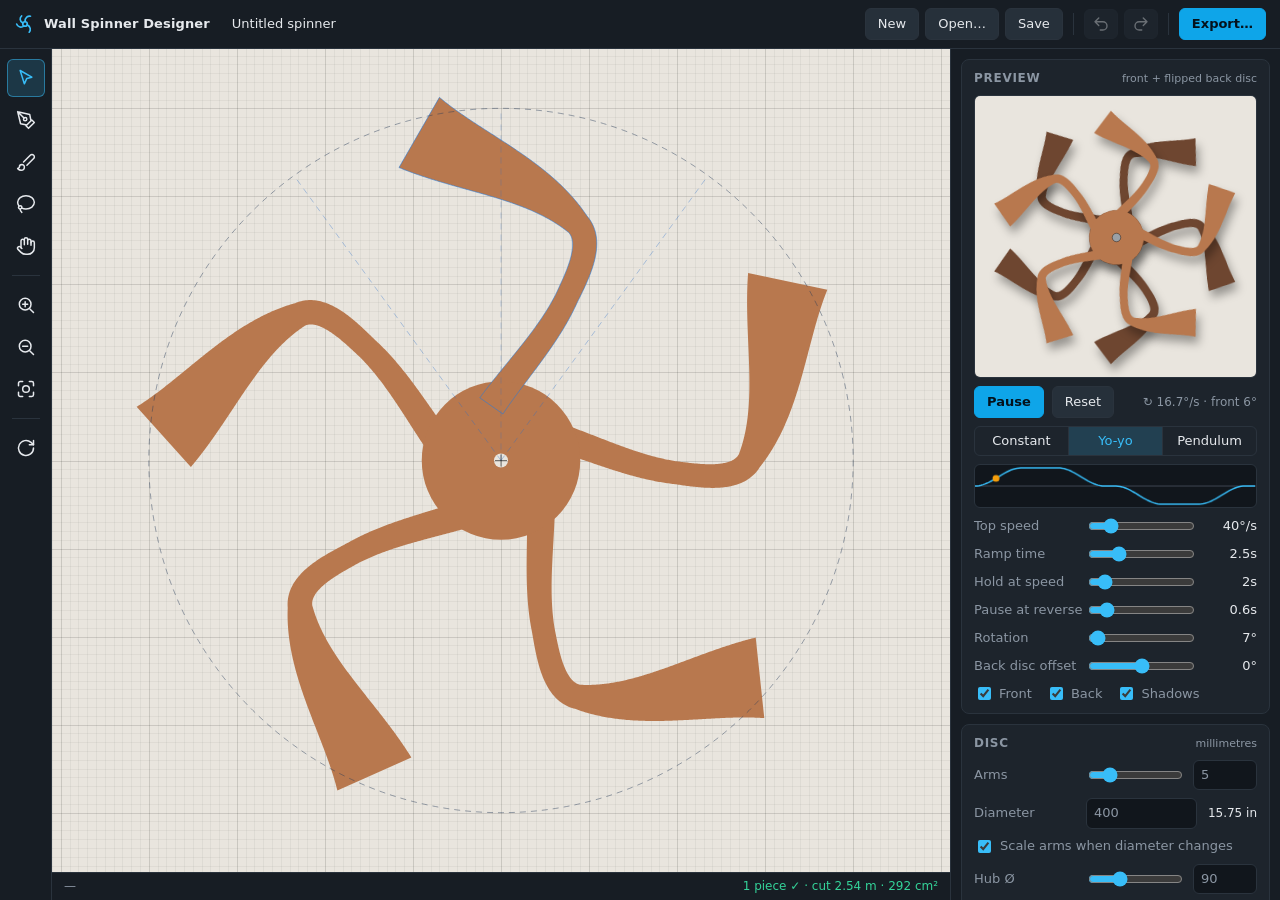
==== designer/index.html @ 4b3acdac "Wall Spinner Designer: arm editor, dual-disc animation, laser/3D/print export Interactive playground" ====
<!doctype html>
<html lang="en">
<head>
  <meta charset="UTF-8" />
  <meta name="viewport" content="width=device-width, initial-scale=1.0" />
  <title>Wall Spinner Designer</title>
  <link rel="stylesheet" href="css/app.css" />
</head>
<body>
  <header class="topbar">
    <div class="brand">
      <svg viewBox="0 0 24 24" width="22" height="22" aria-hidden="true"><g fill="none" stroke="currentColor" stroke-width="1.8" stroke-linecap="round"><circle cx="12" cy="12" r="2.5"/><path d="M12 9.5C12 5 15 3 18 3.5M14.4 12.8c3.9 2.2 4.1 5.8 2.2 8.2M11 14.3c-3.9 2.2-7.1.6-8.1-2.3M9.7 11c-3.9-2.3-3.6-5.9-1.3-7.8"/></g></svg>
      <span>Wall Spinner Designer</span>
    </div>
    <input id="design-name" class="name-input" type="text" spellcheck="false" title="Design name" />
    <div class="top-actions">
      <button data-action="new" title="New design">New</button>
      <button data-action="open" title="Open design (Ctrl+O)">Open…</button>
      <button data-action="save" title="Save design file (Ctrl+S)">Save</button>
      <span class="sep"></span>
      <button data-action="undo" title="Undo (Ctrl+Z)" class="icon-btn"><svg viewBox="0 0 24 24"><path d="M9 14 4 9l5-5M4 9h10.5a5.5 5.5 0 0 1 0 11H11"/></svg></button>
      <button data-action="redo" title="Redo (Ctrl+Y)" class="icon-btn"><svg viewBox="0 0 24 24"><path d="m15 14 5-5-5-5M20 9H9.5a5.5 5.5 0 0 0 0 11H13"/></svg></button>
      <span class="sep"></span>
      <button data-action="export" class="primary">Export…</button>
    </div>
  </header>

  <div class="app">
    <nav class="toolbar" aria-label="Tools">
      <button data-tool="select" title="Select / edit nodes (V)"><svg viewBox="0 0 24 24"><path d="M5 3l14 8-6 1.5L10 19z"/></svg></button>
      <button data-tool="pen" title="Pen: click for corners, drag for curves. Click first point to close an outline; Enter or double-click to finish an open stroke (P)"><svg viewBox="0 0 24 24"><path d="M12 19l7-7 3 3-7 7zM18 13l-1.5-7.5L2 2l3.5 14.5L13 18zM2 2l7.6 7.6"/><circle cx="11" cy="11" r="2"/></svg></button>
      <button data-tool="brush" title="Freehand brush: draws a stroke arm with width (B)"><svg viewBox="0 0 24 24"><path d="M9.06 11.9l8.07-8.06a2.85 2.85 0 1 1 4.03 4.03l-8.06 8.08"/><path d="M7.07 14.94c-1.66 0-3 1.35-3 3.02 0 1.33-2.5 1.52-2 2.02 1.08 1.1 2.49 2.02 4 2.02 2.2 0 4-1.8 4-4.04a3.01 3.01 0 0 0-3-3.02z"/></svg></button>
      <button data-tool="lasso" title="Freehand outline: draws a closed filled shape (L)"><svg viewBox="0 0 24 24"><path d="M7 22a5 5 0 0 1-2-4"/><path d="M3.3 14A6.8 6.8 0 0 1 2 10c0-4.4 4.5-8 10-8s10 3.6 10 8-4.5 8-10 8a12 12 0 0 1-5-1"/><circle cx="5" cy="16" r="2"/></svg></button>
      <button data-tool="pan" title="Pan (H) — or drag empty space / right-drag"><svg viewBox="0 0 24 24"><path d="M18 11V6a2 2 0 0 0-4 0v0M14 10V4a2 2 0 0 0-4 0v2M10 10.5V6a2 2 0 0 0-4 0v8"/><path d="M18 8a2 2 0 1 1 4 0v6a8 8 0 0 1-8 8h-2c-2.8 0-4.5-.86-5.99-2.34l-3.6-3.6a2 2 0 0 1 2.83-2.82L7 15"/></svg></button>
      <span class="tsep"></span>
      <button data-action="zoom-in" title="Zoom in (+)"><svg viewBox="0 0 24 24"><circle cx="11" cy="11" r="7"/><path d="M21 21l-4.3-4.3M11 8v6M8 11h6"/></svg></button>
      <button data-action="zoom-out" title="Zoom out (−)"><svg viewBox="0 0 24 24"><circle cx="11" cy="11" r="7"/><path d="M21 21l-4.3-4.3M8 11h6"/></svg></button>
      <button data-action="fit" title="Fit disc (F)"><svg viewBox="0 0 24 24"><path d="M3 8V5a2 2 0 0 1 2-2h3M16 3h3a2 2 0 0 1 2 2v3M21 16v3a2 2 0 0 1-2 2h-3M8 21H5a2 2 0 0 1-2-2v-3"/><circle cx="12" cy="12" r="4"/></svg></button>
      <span class="tsep"></span>
      <button data-action="big-preview" title="Large animated preview (Tab)"><svg viewBox="0 0 24 24"><path d="M21 12a9 9 0 1 1-3-6.7L21 8"/><path d="M21 3v5h-5"/></svg></button>
    </nav>

    <main class="stage">
      <div class="canvas-wrap" id="editor-wrap"><canvas id="editor" data-tool="select"></canvas></div>
      <div class="tool-hint" id="tool-hint"></div>
      <div class="big-preview" id="big-preview" hidden>
        <div class="canvas-wrap"><canvas id="preview-big"></canvas></div>
        <div class="bp-bar">
          <button data-action="play" class="play-btn">Pause</button>
          <span class="speed-readout"></span>
          <button data-action="big-preview">Back to editor</button>
        </div>
      </div>
      <div class="statusbar">
        <span id="st-cursor">—</span>
        <span id="st-zoom"></span>
        <span id="st-pieces" class="grow"></span>
      </div>
    </main>

    <aside class="panel">
      <section class="card">
        <h2>Preview <span class="hint">front + flipped back disc</span></h2>
        <div class="preview-box"><canvas id="preview-small"></canvas></div>
        <div class="row gap">
          <button data-action="play" class="play-btn primary">Pause</button>
          <button data-action="reset-anim" title="Reset rotation and time">Reset</button>
          <span class="speed-readout grow right"></span>
        </div>
        <div class="seg" id="mode-seg">
          <button data-mode="constant">Constant</button>
          <button data-mode="yoyo">Yo-yo</button>
          <button data-mode="sine">Pendulum</button>
        </div>
        <canvas id="vel-graph" class="vel-graph" title="Speed profile (one cycle)"></canvas>
        <label class="field"><span>Top speed</span><input type="range" min="1" max="240" step="1" data-anim="speed"><output data-out="anim.speed" data-unit="°/s"></output></label>
        <label class="field" data-modes="yoyo"><span>Ramp time</span><input type="range" min="0" max="10" step="0.1" data-anim="ramp"><output data-out="anim.ramp" data-unit="s"></output></label>
        <label class="field" data-modes="yoyo"><span>Hold at speed</span><input type="range" min="0" max="20" step="0.1" data-anim="hold"><output data-out="anim.hold" data-unit="s"></output></label>
        <label class="field" data-modes="yoyo"><span>Pause at reverse</span><input type="range" min="0" max="5" step="0.1" data-anim="pause"><output data-out="anim.pause" data-unit="s"></output></label>
        <label class="field" data-modes="sine"><span>Period</span><input type="range" min="1" max="40" step="0.5" data-anim="period"><output data-out="anim.period" data-unit="s"></output></label>
        <label class="field"><span>Rotation</span><input type="range" min="0" max="360" step="0.5" id="rotation-scrub"><output id="rotation-out"></output></label>
        <label class="field"><span>Back disc offset</span><input type="range" min="-180" max="180" step="0.5" data-anim="offset"><output data-out="anim.offset" data-unit="°"></output></label>
        <div class="checks">
          <label><input type="checkbox" data-anim="showFront"> Front</label>
          <label><input type="checkbox" data-anim="showBack"> Back</label>
          <label><input type="checkbox" data-anim="shadow"> Shadows</label>
        </div>
      </section>

      <section class="card">
        <h2>Disc <span class="hint">millimetres</span></h2>
        <label class="field"><span>Arms</span><input type="range" min="1" max="24" step="1" data-bind="disc.spokes"><input type="number" min="1" max="72" step="1" data-bind="disc.spokes" class="num"></label>
        <label class="field"><span>Diameter</span><input type="number" min="20" max="3000" step="1" data-bind="disc.diameter" class="num wide"><output id="dia-inch" class="muted"></output></label>
        <label class="check-line"><input type="checkbox" id="scale-with-disc" checked> Scale arms when diameter changes</label>
        <label class="field"><span>Hub Ø</span><input type="range" min="0" max="300" step="1" data-bind="disc.hubDiameter"><input type="number" min="0" step="0.5" data-bind="disc.hubDiameter" class="num"></label>
        <label class="field"><span>Axle hole Ø</span><input type="range" min="0" max="60" step="0.5" data-bind="disc.holeDiameter"><input type="number" min="0" step="0.1" data-bind="disc.holeDiameter" class="num"></label>
        <label class="field"><span>Outer rim</span><input type="range" min="0" max="40" step="0.5" data-bind="disc.rimWidth"><input type="number" min="0" step="0.5" data-bind="disc.rimWidth" class="num"></label>
        <label class="check-line"><input type="checkbox" data-bind="disc.clipToDisc"> Trim arms to disc diameter</label>
        <label class="field"><span>Thickness</span><input type="range" min="1" max="25" step="0.5" data-bind="disc.thickness"><input type="number" min="0.2" step="0.1" data-bind="disc.thickness" class="num"></label>
        <details class="sub">
          <summary>Mounting holes</summary>
          <label class="field"><span>Count</span><input type="number" min="0" max="24" step="1" data-bind="disc.boltCount" class="num"></label>
          <label class="field"><span>Hole Ø</span><input type="number" min="0" step="0.1" data-bind="disc.boltDiameter" class="num"></label>
          <label class="field"><span>Bolt circle Ø</span><input type="number" min="0" step="0.5" data-bind="disc.boltCircle" class="num"></label>
        </details>
      </section>

      <section class="card" id="sel-card">
        <h2>Selection</h2>
        <div id="sel-body"></div>
      </section>

      <section class="card">
        <h2>Arm presets</h2>
        <select id="preset-select"></select>
        <div class="row gap">
          <button data-action="preset-replace" class="grow">Replace arm</button>
          <button data-action="preset-add" class="grow">Add to arm</button>
        </div>
      </section>

      <section class="card">
        <h2>Drawing</h2>
        <label class="field"><span>Brush / pen width</span><input type="range" min="1" max="80" step="0.5" data-toolopt="brushWidth"><output data-out="tools.brushWidth" data-unit=" mm"></output></label>
        <label class="field"><span>Freehand smoothing</span><input type="range" min="0.5" max="12" step="0.5" data-toolopt="smoothing"><output data-out="tools.smoothing"></output></label>
        <div class="checks">
          <label><input type="checkbox" data-view="grid"> Grid</label>
          <label><input type="checkbox" data-view="snap"> Snap</label>
          <label class="inline-num">every <input type="number" min="0.5" step="0.5" data-view="gridSize" class="num"> mm</label>
        </div>
        <div class="checks">
          <label><input type="checkbox" data-view="showGuides"> Guides</label>
          <label><input type="checkbox" data-view="ghostCopies"> Dim other arms</label>
        </div>
        <div class="checks">
          <label><input type="checkbox" data-view="showBack"> Back disc in editor</label>
          <label><input type="checkbox" data-view="cutPreview"> Cut lines</label>
        </div>
      </section>

      <section class="card">
        <h2>Colours</h2>
        <div class="colors">
          <label><input type="color" data-bind="colors.front"> Front</label>
          <label><input type="color" data-bind="colors.back"> Back</label>
          <label><input type="color" data-bind="colors.wall"> Wall</label>
        </div>
      </section>

      <section class="card help">
        <h2>Shortcuts</h2>
        <p><kbd>V</kbd> select · <kbd>P</kbd> pen · <kbd>B</kbd> brush · <kbd>L</kbd> outline · <kbd>H</kbd> pan · <kbd>F</kbd> fit · <kbd>Space</kbd> play/pause · <kbd>Tab</kbd> big preview</p>
        <p>Double-click a curve to add a node; double-click a node to cycle smooth → corner → sharp. <kbd>Alt</kbd>-drag a handle to break symmetry. <kbd>Shift</kbd>-drag a width diamond to set every width. Arrows nudge (<kbd>Shift</kbd> = 10 mm). <kbd>M</kbd> mirror, <kbd>Ctrl</kbd>+<kbd>D</kbd> duplicate, <kbd>Del</kbd> delete.</p>
      </section>
    </aside>
  </div>

  <dialog id="export-dialog" class="dialog">
    <form method="dialog">
      <header><h2>Export</h2><button value="close" class="icon-btn" aria-label="Close"><svg viewBox="0 0 24 24"><path d="M6 6l12 12M18 6 6 18"/></svg></button></header>
      <div id="export-summary" class="summary">Computing cut outline…</div>

      <div class="ex-grid">
        <div class="ex-card">
          <h3>Laser cutting</h3>
          <p>Single merged cut outline in millimetres.</p>
          <label class="field"><span>Copies</span>
            <select id="ex-copies"><option value="1">1</option><option value="2" selected>2 (front + back)</option></select></label>
          <label class="field"><span>Gap</span><input type="number" id="ex-gap" value="10" min="0" step="1" class="num"> mm</label>
          <div class="row gap">
            <button type="button" data-ex="svg" class="primary grow">SVG</button>
            <button type="button" data-ex="dxf" class="grow">DXF</button>
          </div>
          <button type="button" data-ex="svg-filled" class="link">SVG filled (vinyl / CNC preview)</button>
        </div>

        <div class="ex-card">
          <h3>3D printing</h3>
          <p>Extruded solid of one disc.</p>
          <label class="field"><span>Thickness</span><input type="number" min="0.2" step="0.1" data-bind="disc.thickness" class="num"> mm</label>
          <div class="row gap">
            <button type="button" data-ex="stl" class="primary grow">STL</button>
            <button type="button" data-ex="scad" class="grow">OpenSCAD</button>
          </div>
        </div>

        <div class="ex-card">
          <h3>Paper template</h3>
          <p>Tiled pages at true scale. Use the print dialog to print or save as PDF.</p>
          <label class="field"><span>Paper</span><select id="ex-paper"></select></label>
          <label class="field"><span>Orientation</span><select id="ex-orient"><option value="portrait">Portrait</option><option value="landscape">Landscape</option></select></label>
          <label class="field"><span>Overlap</span><input type="number" id="ex-overlap" value="12" min="0" step="1" class="num"> mm</label>
          <label class="check-line"><input type="checkbox" id="ex-fill" checked> Shade the part</label>
          <div id="ex-tiles" class="muted"></div>
          <button type="button" data-ex="print" class="primary">Print / save PDF…</button>
        </div>

        <div class="ex-card">
          <h3>Design &amp; image</h3>
          <p>The design file re-opens here for more editing.</p>
          <div class="row gap">
            <button type="button" data-ex="json" class="primary grow">Design file</button>
            <button type="button" data-ex="png" class="grow">PNG</button>
          </div>
        </div>
      </div>
    </form>
  </dialog>

  <input type="file" id="file-input" accept=".json,application/json" hidden />
  <div id="print-root"></div>
  <div id="toast" class="toast" hidden></div>

  <script src="js/geometry.js"></script>
  <script src="js/earcut.js"></script>
  <script src="js/state.js"></script>
  <script src="js/render.js"></script>
  <script src="js/editor.js"></script>
  <script src="js/preview.js"></script>
  <script src="js/export.js"></script>
  <script src="js/ui.js"></script>
</body>
</html>
---- designer/css/app.css ----
:root {
  --bg: #0f1419;
  --panel: #171d24;
  --card: #1d242c;
  --border: #2a333d;
  --text: #e6e9ed;
  --muted: #8b96a3;
  --accent: #38bdf8;
  --accent-strong: #0ea5e9;
  --warn: #f59e0b;
  --danger: #ef4444;
  --ok: #34d399;
  --radius: 8px;
  color-scheme: dark;
}

* { box-sizing: border-box; }
html, body { margin: 0; height: 100%; }
body {
  background: var(--bg);
  color: var(--text);
  font: 13px/1.4 system-ui, -apple-system, "Segoe UI", Roboto, sans-serif;
  display: flex;
  flex-direction: column;
  overflow: hidden;
}

button, select, input { font: inherit; color: inherit; }
button {
  background: #26303a;
  border: 1px solid var(--border);
  border-radius: 6px;
  padding: 6px 12px;
  cursor: pointer;
  white-space: nowrap;
}
button:hover { background: #2f3a46; }
button:disabled { opacity: 0.4; cursor: default; }
button.primary { background: var(--accent-strong); border-color: var(--accent-strong); color: #04121c; font-weight: 600; }
button.primary:hover { background: var(--accent); }
button.link { background: none; border: none; color: var(--accent); padding: 4px 0; text-align: left; }
button.link:hover { text-decoration: underline; }
.icon-btn { padding: 5px 7px; display: inline-flex; align-items: center; }
button svg, .icon-btn svg { width: 18px; height: 18px; fill: none; stroke: currentColor; stroke-width: 1.8; stroke-linecap: round; stroke-linejoin: round; }

select, input[type="number"], input[type="text"] {
  background: #11161c;
  border: 1px solid var(--border);
  border-radius: 6px;
  padding: 5px 7px;
}
input[type="range"] { accent-color: var(--accent); min-width: 0; }
input[type="color"] { width: 34px; height: 26px; padding: 0; border: 1px solid var(--border); border-radius: 5px; background: none; }
input[type="checkbox"] { accent-color: var(--accent); }

/* ---------- top bar ---------- */
.topbar {
  display: flex;
  align-items: center;
  gap: 14px;
  padding: 8px 14px;
  background: var(--panel);
  border-bottom: 1px solid var(--border);
}
.brand { display: flex; align-items: center; gap: 8px; font-weight: 600; letter-spacing: 0.01em; color: var(--accent); }
.brand span { color: var(--text); }
.name-input { width: 240px; background: transparent !important; border-color: transparent !important; font-weight: 500; }
.name-input:hover, .name-input:focus { border-color: var(--border) !important; background: #11161c !important; }
.top-actions { margin-left: auto; display: flex; align-items: center; gap: 6px; }
.sep { width: 1px; height: 22px; background: var(--border); margin: 0 4px; }

/* ---------- layout ---------- */
.app { flex: 1; display: flex; min-height: 0; }
.toolbar {
  width: 52px;
  background: var(--panel);
  border-right: 1px solid var(--border);
  display: flex;
  flex-direction: column;
  align-items: center;
  gap: 4px;
  padding: 10px 0;
}
.toolbar button { width: 38px; height: 38px; padding: 0; display: grid; place-items: center; background: transparent; border-color: transparent; }
.toolbar button:hover { background: #26303a; }
.toolbar button.active { background: rgba(56, 189, 248, 0.16); border-color: rgba(56, 189, 248, 0.5); color: var(--accent); }
.toolbar svg { width: 20px; height: 20px; }
.tsep { height: 1px; width: 28px; background: var(--border); margin: 6px 0; }

.stage { flex: 1; position: relative; min-width: 0; display: flex; flex-direction: column; }
.canvas-wrap { position: relative; flex: 1; min-height: 0; overflow: hidden; }
.canvas-wrap canvas { position: absolute; inset: 0; display: block; touch-action: none; outline: none; }
#editor[data-tool="pen"], #editor[data-tool="brush"], #editor[data-tool="lasso"] { cursor: crosshair; }
#editor[data-tool="pan"] { cursor: grab; }

.tool-hint {
  position: absolute;
  top: 10px;
  left: 50%;
  transform: translateX(-50%);
  background: rgba(15, 20, 25, 0.82);
  color: #dbe4ec;
  padding: 6px 12px;
  border-radius: 999px;
  font-size: 12px;
  pointer-events: none;
  white-space: nowrap;
  max-width: calc(100% - 24px);
  overflow: hidden;
  text-overflow: ellipsis;
}
.tool-hint:empty { display: none; }

.statusbar {
  display: flex;
  gap: 18px;
  padding: 5px 12px;
  background: var(--panel);
  border-top: 1px solid var(--border);
  color: var(--muted);
  font-variant-numeric: tabular-nums;
  font-size: 12px;
}
.statusbar .grow { flex: 1; text-align: right; }
.st-warn { color: var(--warn); }
.st-ok { color: var(--ok); }

.big-preview { position: absolute; inset: 0 0 27px 0; display: flex; flex-direction: column; background: var(--bg); z-index: 5; }
.big-preview[hidden] { display: none; }
.bp-bar { display: flex; gap: 10px; align-items: center; padding: 8px 12px; background: var(--panel); border-top: 1px solid var(--border); }
.bp-bar .speed-readout { flex: 1; }

/* ---------- side panel ---------- */
.panel {
  width: 330px;
  background: var(--panel);
  border-left: 1px solid var(--border);
  overflow-y: auto;
  padding: 10px;
  display: flex;
  flex-direction: column;
  gap: 10px;
}
.card { background: var(--card); border: 1px solid var(--border); border-radius: var(--radius); padding: 10px 12px; display: flex; flex-direction: column; gap: 8px; }
.card h2 { margin: 0; font-size: 12px; text-transform: uppercase; letter-spacing: 0.06em; color: var(--muted); font-weight: 600; display: flex; justify-content: space-between; align-items: baseline; }
.card h2 .hint { text-transform: none; letter-spacing: 0; font-weight: 400; font-size: 11px; }
.preview-box { position: relative; aspect-ratio: 1; border-radius: 6px; overflow: hidden; border: 1px solid var(--border); }
.preview-box canvas { position: absolute; inset: 0; }
.vel-graph { width: 100%; height: 44px; background: #11161c; border-radius: 6px; border: 1px solid var(--border); }

.row { display: flex; align-items: center; }
.gap { gap: 8px; }
.grow { flex: 1; }
.right { text-align: right; }
.muted { color: var(--muted); font-size: 12px; }
.speed-readout { color: var(--muted); font-variant-numeric: tabular-nums; font-size: 12px; }

.field { display: grid; grid-template-columns: 104px 1fr auto; align-items: center; gap: 8px; color: var(--muted); }
.field > span:first-child { white-space: nowrap; }
.field output { min-width: 52px; text-align: right; color: var(--text); font-variant-numeric: tabular-nums; }
.field .num { width: 64px; }
.field .num.wide { width: 100%; }
.field select { width: 100%; }
.check-line { display: flex; gap: 6px; align-items: center; color: var(--muted); }
.checks { display: flex; flex-wrap: wrap; gap: 6px 14px; color: var(--muted); }
.checks label { display: flex; align-items: center; gap: 5px; }
.inline-num .num { width: 54px; padding: 2px 5px; }
.colors { display: flex; gap: 14px; color: var(--muted); }
.colors label { display: flex; gap: 6px; align-items: center; }

.seg { display: flex; border: 1px solid var(--border); border-radius: 6px; overflow: hidden; }
.seg button { flex: 1; border: none; border-radius: 0; background: transparent; padding: 5px 4px; }
.seg button + button { border-left: 1px solid var(--border); }
.seg button.active { background: rgba(56, 189, 248, 0.18); color: var(--accent); }

details.sub summary { cursor: pointer; color: var(--muted); }
details.sub[open] { display: flex; flex-direction: column; gap: 8px; }

.sel-empty { color: var(--muted); }
.btn-grid { display: grid; grid-template-columns: repeat(3, 1fr); gap: 6px; }
.btn-grid button { padding: 5px 4px; }
.sel-type { font-weight: 600; color: var(--text); }
.node-box { border-top: 1px dashed var(--border); padding-top: 8px; display: flex; flex-direction: column; gap: 8px; }

.help p { margin: 0; color: var(--muted); font-size: 12px; }
kbd { background: #11161c; border: 1px solid var(--border); border-bottom-width: 2px; border-radius: 4px; padding: 0 4px; font-size: 11px; color: var(--text); }

/* ---------- dialog ---------- */
.dialog { background: var(--panel); color: var(--text); border: 1px solid var(--border); border-radius: 12px; padding: 0; width: min(880px, 94vw); }
.dialog::backdrop { background: rgba(0, 0, 0, 0.55); }
.dialog form { display: flex; flex-direction: column; }
.dialog header { display: flex; align-items: center; justify-content: space-between; padding: 12px 16px; border-bottom: 1px solid var(--border); }
.dialog h2 { margin: 0; font-size: 16px; }
.summary { padding: 10px 16px; color: var(--muted); border-bottom: 1px solid var(--border); }
.summary b { color: var(--text); font-weight: 600; }
.ex-grid { display: grid; grid-template-columns: repeat(2, 1fr); gap: 12px; padding: 16px; }
.ex-card { background: var(--card); border: 1px solid var(--border); border-radius: var(--radius); padding: 12px; display: flex; flex-direction: column; gap: 8px; }
.ex-card h3 { margin: 0; font-size: 14px; }
.ex-card p { margin: 0; color: var(--muted); font-size: 12px; }
.ex-card .field { grid-template-columns: 90px 1fr auto; }

.toast { position: fixed; bottom: 40px; left: 50%; transform: translateX(-50%); background: #26303a; border: 1px solid var(--border); padding: 8px 14px; border-radius: 8px; z-index: 50; box-shadow: 0 6px 20px rgba(0,0,0,0.4); }
.toast.err { border-color: var(--danger); }

/* ---------- print ---------- */
#print-root { display: none; }
@media print {
  body { display: block; background: #fff; overflow: visible; height: auto; }
  body > *:not(#print-root) { display: none !important; }
  #print-root { display: block; color: #000; }
  .pt-page { position: relative; overflow: hidden; break-after: page; page-break-after: always; }
  .pt-page:last-child { break-after: auto; page-break-after: auto; }
  .pt-head { position: absolute; display: flex; justify-content: space-between; align-items: center; gap: 4mm; font: 8pt system-ui, sans-serif; }
  .pt-scale { display: inline-flex; align-items: center; gap: 2mm; white-space: nowrap; }
  .pt-scale span { display: inline-block; height: 2.5mm; border: 0.3mm solid #000; border-top: none; }
}
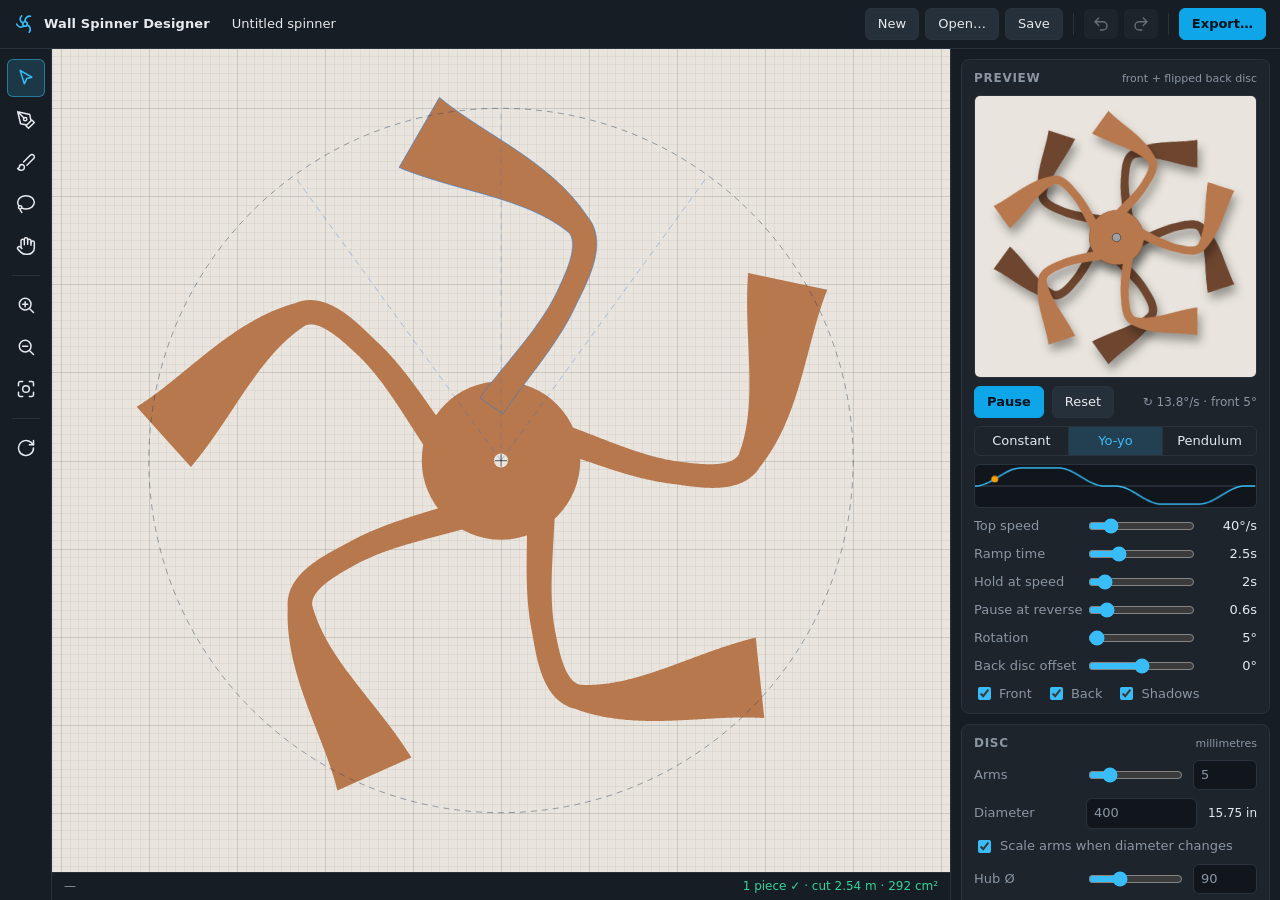
==== commit 0b073517: "Add trace image: load, drop or paste a reference picture and align it Shows the image under or multi" ====
--- a/designer/index.html
+++ b/designer/index.html
@@ -110,6 +110,33 @@
         <div id="sel-body"></div>
       </section>
 
+      <section class="card" id="ref-card">
+        <h2>Trace image <span class="hint">drop, paste or load</span></h2>
+        <div class="row gap">
+          <button data-action="ref-load" class="grow">Load image…</button>
+          <button data-action="ref-clear" class="ref-only">Remove</button>
+        </div>
+        <div class="ref-only ref-controls">
+          <div class="checks">
+            <label><input type="checkbox" data-ref="visible"> Show</label>
+            <label title="Multiply the image over the arms so dark lines stay visible"><input type="checkbox" data-ref="onTop"> Over arms</label>
+            <label title="Embed the image in saved design files"><input type="checkbox" data-ref="include"> Save in file</label>
+          </div>
+          <label class="field"><span>Image opacity</span><input type="range" min="0.05" max="1" step="0.05" data-ref="opacity"><output data-refout="opacity" data-pct></output></label>
+          <label class="field"><span>Arm opacity</span><input type="range" min="0.1" max="1" step="0.05" data-view="discAlphaTracing"><output data-out="view.discAlphaTracing" data-pct></output></label>
+          <label class="field"><span>Width</span><input type="range" min="20" max="1200" step="1" data-ref="size"><input type="number" min="1" step="1" data-ref="size" class="num"></label>
+          <label class="field"><span>Rotation</span><input type="range" min="-180" max="180" step="0.5" data-ref="rot"><input type="number" step="0.5" data-ref="rot" class="num"></label>
+          <label class="field"><span>Offset X / Y</span><span class="row gap"><input type="number" step="0.5" data-ref="x" class="num"><input type="number" step="0.5" data-ref="y" class="num"></span><span></span></label>
+          <div class="muted">Line it up by clicking on the image:</div>
+          <div class="btn-grid">
+            <button data-action="ref-pick-centre" title="Click the centre of the image's hub; it moves to the disc centre">Centre</button>
+            <button data-action="ref-pick-rim" title="Click the outermost tip of an arm; the image scales so it reaches the disc diameter">Outer edge</button>
+            <button data-action="ref-pick-arm" title="Click along one arm; the image rotates so that arm points to 12 o'clock">Arm to 12</button>
+          </div>
+          <button data-action="ref-fit" class="link">Reset: fit image to disc</button>
+        </div>
+      </section>
+
       <section class="card">
         <h2>Arm presets</h2>
         <select id="preset-select"></select>
@@ -208,6 +235,7 @@
   </dialog>
 
   <input type="file" id="file-input" accept=".json,application/json" hidden />
+  <input type="file" id="image-input" accept="image/*" hidden />
   <div id="print-root"></div>
   <div id="toast" class="toast" hidden></div>
 
@@ -215,6 +243,7 @@
   <script src="js/earcut.js"></script>
   <script src="js/state.js"></script>
   <script src="js/render.js"></script>
+  <script src="js/reference.js"></script>
   <script src="js/editor.js"></script>
   <script src="js/preview.js"></script>
   <script src="js/export.js"></script>
--- a/designer/css/app.css
+++ b/designer/css/app.css
@@ -177,6 +177,9 @@
 details.sub[open] { display: flex; flex-direction: column; gap: 8px; }
 
 .sel-empty { color: var(--muted); }
+.ref-controls { display: flex; flex-direction: column; gap: 8px; }
+#ref-card:not(.has-ref) .ref-only { display: none; }
+.drop-hint { outline: 2px dashed var(--accent); outline-offset: -6px; }
 .btn-grid { display: grid; grid-template-columns: repeat(3, 1fr); gap: 6px; }
 .btn-grid button { padding: 5px 4px; }
 .sel-type { font-weight: 600; color: var(--text); }
@@ -214,3 +217,4 @@
   .pt-scale { display: inline-flex; align-items: center; gap: 2mm; white-space: nowrap; }
   .pt-scale span { display: inline-block; height: 2.5mm; border: 0.3mm solid #000; border-top: none; }
 }
+#editor[data-tool^="ref-"] { cursor: crosshair; }
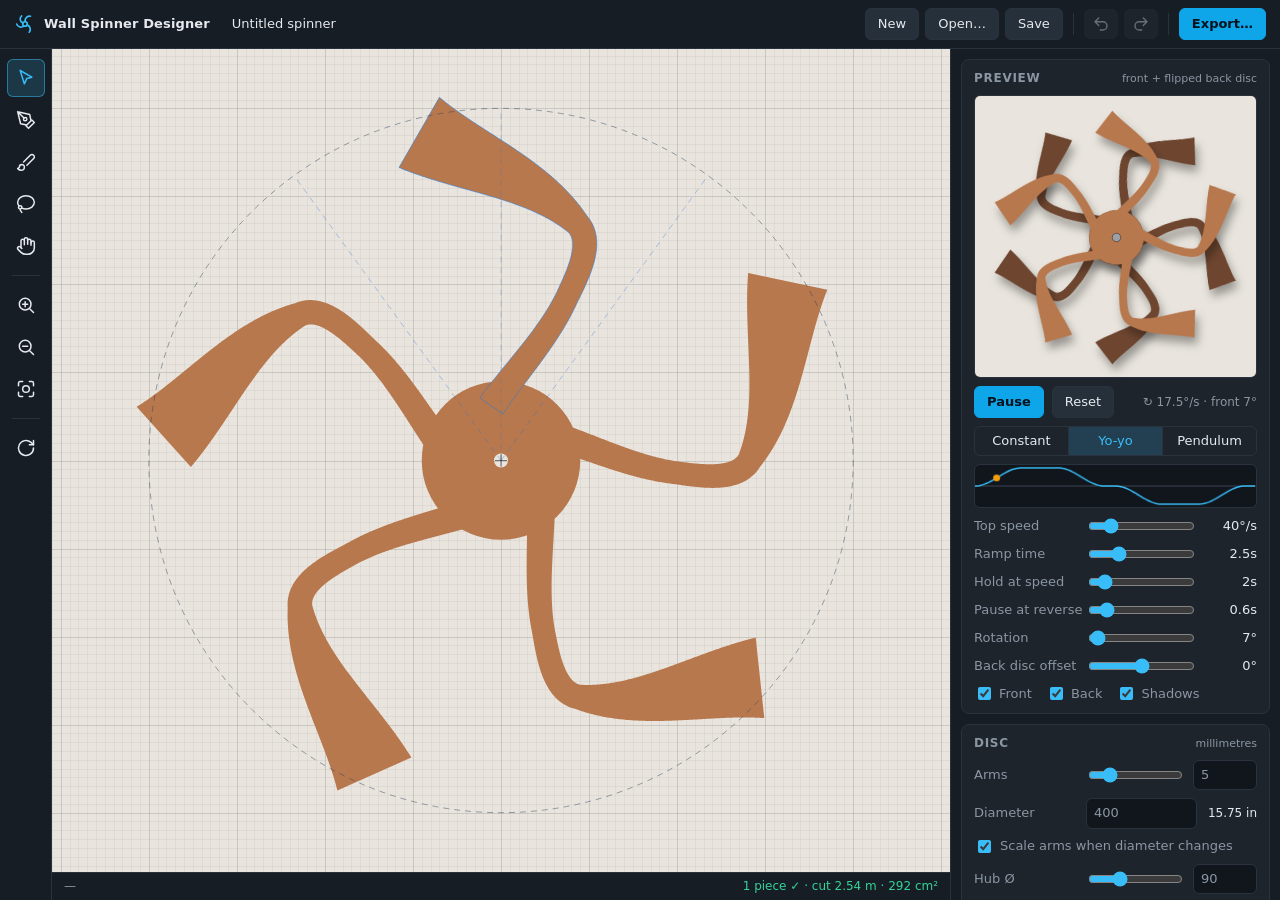
==== commit db5e1fac: "Add radial colour: inner-to-outer gradient on front and back discs Co-Authored-By: Claude Opus 5.5 <" ====
--- a/designer/index.html
+++ b/designer/index.html
@@ -172,6 +172,16 @@
           <label><input type="color" data-bind="colors.back"> Back</label>
           <label><input type="color" data-bind="colors.wall"> Wall</label>
         </div>
+        <label class="check-line"><input type="checkbox" data-bind="colors.radial"> Radial colour (inner → outer)</label>
+        <div class="radial-controls">
+          <div class="colors">
+            <label><input type="color" data-bind="colors.frontOuter"> Front outer</label>
+            <label><input type="color" data-bind="colors.backOuter"> Back outer</label>
+          </div>
+          <label class="field"><span>Change at</span><input type="range" min="0" max="100" step="1" data-bind="colors.split"><output data-out="design.colors.split" data-unit="%"></output></label>
+          <label class="field"><span>Blend</span><input type="range" min="0" max="60" step="1" data-bind="colors.blend"><output data-out="design.colors.blend" data-unit="%"></output></label>
+          <p class="muted">Front / Back above are the inner colours. “Change at” is a percentage of the disc radius.</p>
+        </div>
       </section>
 
       <section class="card help">
--- a/designer/css/app.css
+++ b/designer/css/app.css
@@ -176,6 +176,9 @@
 details.sub summary { cursor: pointer; color: var(--muted); }
 details.sub[open] { display: flex; flex-direction: column; gap: 8px; }
 
+.radial-controls { display: flex; flex-direction: column; gap: 8px; }
+.radial-controls[hidden] { display: none; }
+.radial-controls p { margin: 0; }
 .sel-empty { color: var(--muted); }
 .ref-controls { display: flex; flex-direction: column; gap: 8px; }
 #ref-card:not(.has-ref) .ref-only { display: none; }
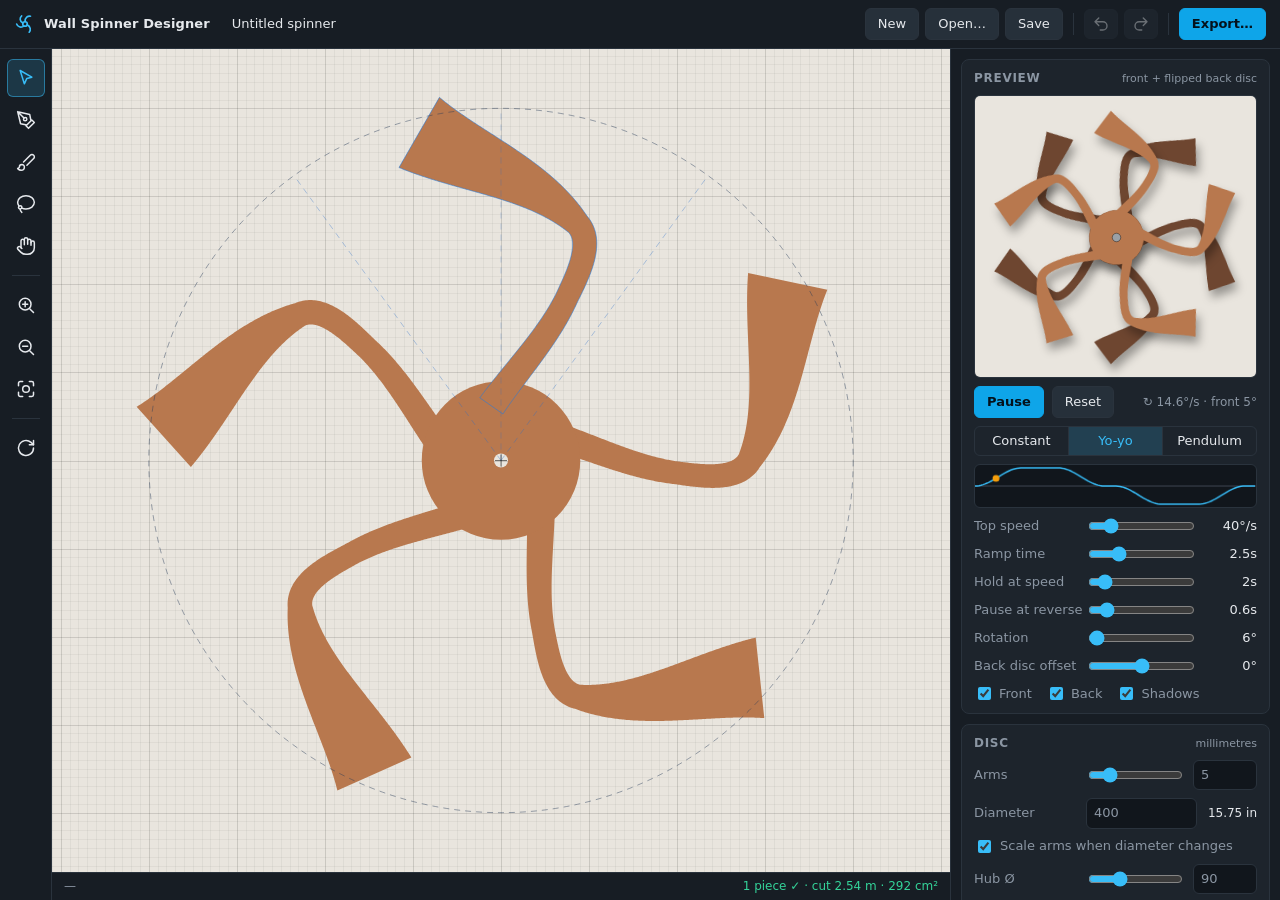
==== commit 5148ac70: "Add hub cutouts with their own repeat count Shapes can be marked as cutouts: they are subtracted fro" ====
--- a/designer/index.html
+++ b/designer/index.html
@@ -93,6 +93,7 @@
         <label class="field"><span>Diameter</span><input type="number" min="20" max="3000" step="1" data-bind="disc.diameter" class="num wide"><output id="dia-inch" class="muted"></output></label>
         <label class="check-line"><input type="checkbox" id="scale-with-disc" checked> Scale arms when diameter changes</label>
         <label class="field"><span>Hub Ø</span><input type="range" min="0" max="300" step="1" data-bind="disc.hubDiameter"><input type="number" min="0" step="0.5" data-bind="disc.hubDiameter" class="num"></label>
+        <label class="field" title="How many times each cutout shape repeats around the centre (independent of the arm count)"><span>Cutout repeats</span><input type="range" min="1" max="24" step="1" data-bind="disc.cutouts"><input type="number" min="1" max="72" step="1" data-bind="disc.cutouts" class="num"></label>
         <label class="field"><span>Axle hole Ø</span><input type="range" min="0" max="60" step="0.5" data-bind="disc.holeDiameter"><input type="number" min="0" step="0.1" data-bind="disc.holeDiameter" class="num"></label>
         <label class="field"><span>Outer rim</span><input type="range" min="0" max="40" step="0.5" data-bind="disc.rimWidth"><input type="number" min="0" step="0.5" data-bind="disc.rimWidth" class="num"></label>
         <label class="check-line"><input type="checkbox" data-bind="disc.clipToDisc"> Trim arms to disc diameter</label>
@@ -138,7 +139,7 @@
       </section>
 
       <section class="card">
-        <h2>Arm presets</h2>
+        <h2>Presets <span class="hint">arms &amp; hub cutouts</span></h2>
         <select id="preset-select"></select>
         <div class="row gap">
           <button data-action="preset-replace" class="grow">Replace arm</button>
@@ -150,6 +151,7 @@
         <h2>Drawing</h2>
         <label class="field"><span>Brush / pen width</span><input type="range" min="1" max="80" step="0.5" data-toolopt="brushWidth"><output data-out="tools.brushWidth" data-unit=" mm"></output></label>
         <label class="field"><span>Freehand smoothing</span><input type="range" min="0.5" max="12" step="0.5" data-toolopt="smoothing"><output data-out="tools.smoothing"></output></label>
+        <label class="check-line" title="New pen, brush and outline shapes are cut out of the disc instead of added"><input type="checkbox" data-toolopt="cutout"> Draw cutouts (subtract from disc)</label>
         <div class="checks">
           <label><input type="checkbox" data-view="grid"> Grid</label>
           <label><input type="checkbox" data-view="snap"> Snap</label>
